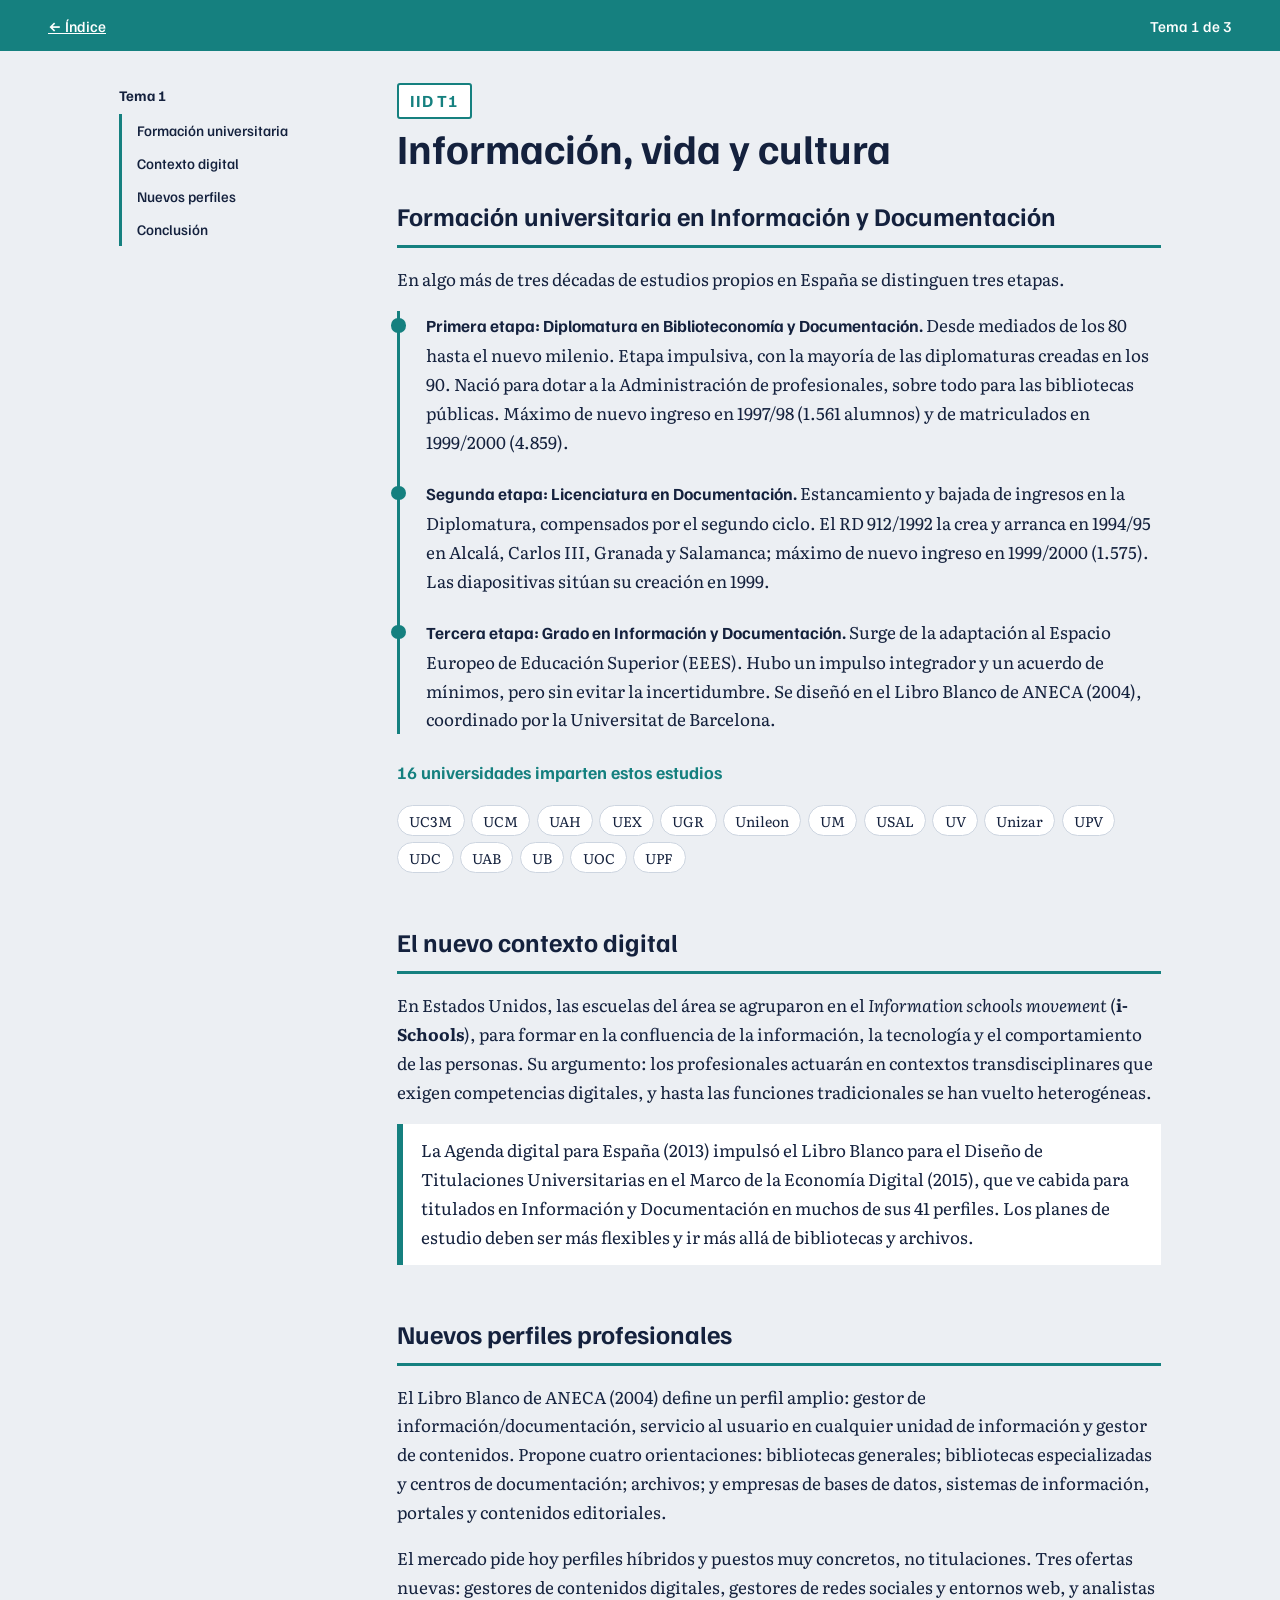
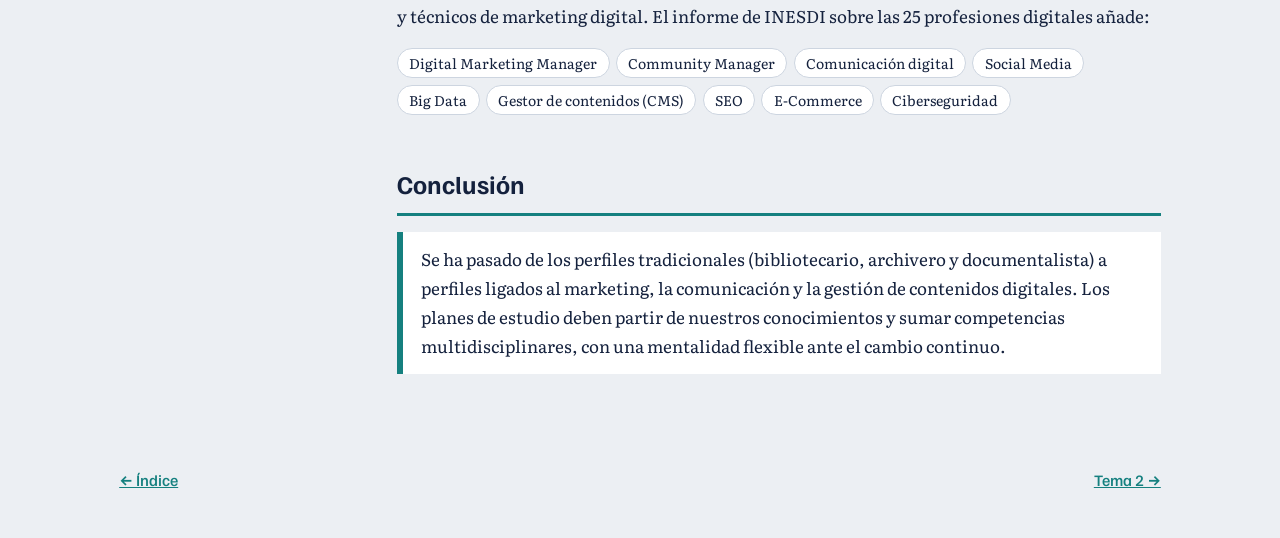
==== tema1.html @ 0279cf3b "creacion pagina" ====
<!doctype html><html lang="es"><head><meta charset="utf-8"><meta name="viewport" content="width=device-width,initial-scale=1"><link rel="preconnect" href="https://fonts.googleapis.com"><link href="https://fonts.googleapis.com/css2?family=Familjen+Grotesk:wght@500;700&family=Literata:ital,wght@0,400;0,600;1,400&display=swap" rel="stylesheet"><link rel="stylesheet" href="estilos.css"><title>Tema 1 · Información, vida y cultura</title></head><body style="--c:var(--t1)">
<div class="top"><a href="index.html">← Índice</a><span>Tema 1 de 3</span></div>
<div class="wrap"><nav class="cuadro" aria-label="Secciones"><b>Tema 1</b><ul><li><a href="#formacion">Formación universitaria</a></li><li><a href="#digital">Contexto digital</a></li><li><a href="#perfiles">Nuevos perfiles</a></li><li><a href="#conclusion">Conclusión</a></li></ul></nav>
<article><span class="tejuelo">IID T1</span><h1>Información, vida y cultura</h1>
<section id="formacion"><h2>Formación universitaria en Información y Documentación</h2>
<p>En algo más de tres décadas de estudios propios en España se distinguen tres etapas.</p>
<ol class="etapas">
<li><b>Primera etapa: Diplomatura en Biblioteconomía y Documentación.</b> Desde mediados de los 80 hasta el nuevo milenio. Etapa impulsiva, con la mayoría de las diplomaturas creadas en los 90. Nació para dotar a la Administración de profesionales, sobre todo para las bibliotecas públicas. Máximo de nuevo ingreso en 1997/98 (1.561 alumnos) y de matriculados en 1999/2000 (4.859).</li>
<li><b>Segunda etapa: Licenciatura en Documentación.</b> Estancamiento y bajada de ingresos en la Diplomatura, compensados por el segundo ciclo. El RD 912/1992 la crea y arranca en 1994/95 en Alcalá, Carlos III, Granada y Salamanca; máximo de nuevo ingreso en 1999/2000 (1.575). Las diapositivas sitúan su creación en 1999.</li>
<li><b>Tercera etapa: Grado en Información y Documentación.</b> Surge de la adaptación al Espacio Europeo de Educación Superior (EEES). Hubo un impulso integrador y un acuerdo de mínimos, pero sin evitar la incertidumbre. Se diseñó en el Libro Blanco de ANECA (2004), coordinado por la Universitat de Barcelona.</li></ol>
<h3>16 universidades imparten estos estudios</h3>
<ul class="chips"><li>UC3M</li><li>UCM</li><li>UAH</li><li>UEX</li><li>UGR</li><li>Unileon</li><li>UM</li><li>USAL</li><li>UV</li><li>Unizar</li><li>UPV</li><li>UDC</li><li>UAB</li><li>UB</li><li>UOC</li><li>UPF</li></ul></section>
<section id="digital"><h2>El nuevo contexto digital</h2>
<p>En Estados Unidos, las escuelas del área se agruparon en el <i>Information schools movement</i> (<b>i-Schools</b>), para formar en la confluencia de la información, la tecnología y el comportamiento de las personas. Su argumento: los profesionales actuarán en contextos transdisciplinares que exigen competencias digitales, y hasta las funciones tradicionales se han vuelto heterogéneas.</p>
<div class="nota">La Agenda digital para España (2013) impulsó el Libro Blanco para el Diseño de Titulaciones Universitarias en el Marco de la Economía Digital (2015), que ve cabida para titulados en Información y Documentación en muchos de sus 41 perfiles. Los planes de estudio deben ser más flexibles y ir más allá de bibliotecas y archivos.</div></section>
<section id="perfiles"><h2>Nuevos perfiles profesionales</h2>
<p>El Libro Blanco de ANECA (2004) define un perfil amplio: gestor de información/documentación, servicio al usuario en cualquier unidad de información y gestor de contenidos. Propone cuatro orientaciones: bibliotecas generales; bibliotecas especializadas y centros de documentación; archivos; y empresas de bases de datos, sistemas de información, portales y contenidos editoriales.</p>
<p>El mercado pide hoy perfiles híbridos y puestos muy concretos, no titulaciones. Tres ofertas nuevas: gestores de contenidos digitales, gestores de redes sociales y entornos web, y analistas y técnicos de marketing digital. El informe de INESDI sobre las 25 profesiones digitales añade:</p>
<ul class="chips"><li>Digital Marketing Manager</li><li>Community Manager</li><li>Comunicación digital</li><li>Social Media</li><li>Big Data</li><li>Gestor de contenidos (CMS)</li><li>SEO</li><li>E-Commerce</li><li>Ciberseguridad</li></ul></section>
<section id="conclusion"><h2>Conclusión</h2>
<div class="nota">Se ha pasado de los perfiles tradicionales (bibliotecario, archivero y documentalista) a perfiles ligados al marketing, la comunicación y la gestión de contenidos digitales. Los planes de estudio deben partir de nuestros conocimientos y sumar competencias multidisciplinares, con una mentalidad flexible ante el cambio continuo.</div></section>
</article></div>
<div class="pie"><a href="index.html">← Índice</a><a href="tema2.html">Tema 2 →</a></div></body></html>
---- estilos.css ----
:root{--paper:#ECEFF3;--ink:#14213D;--mute:#56627a;--line:#cdd5e0;--t1:#15807F;--t2:#B07800;--t3:#B23A5B;--c:var(--ink)}
*{box-sizing:border-box}
body{margin:0;background:var(--paper);color:var(--ink);font:17px/1.7 Literata,Georgia,serif}
h1,h2,h3,nav,th,.tejuelo,.sans{font-family:"Familjen Grotesk","Segoe UI",system-ui,sans-serif}
a{color:var(--c)}
:focus-visible{outline:3px solid var(--c);outline-offset:2px}
.top{background:var(--c);color:#fff;padding:1rem clamp(1rem,4vw,3rem);display:flex;justify-content:space-between;gap:1rem;flex-wrap:wrap;font:500 .95rem "Familjen Grotesk",sans-serif}
.top a{color:#fff}
.hero{max-width:1080px;margin:0 auto;padding:3rem 1.2rem 1.5rem}
.hero h1{font-size:clamp(2rem,6vw,3.6rem);line-height:1.05;margin:.3rem 0 1rem;max-width:16ch}
.hero p{max-width:60ch;color:var(--mute)}
.tejuelo{display:inline-block;background:#fff;border:2px solid var(--c);color:var(--c);padding:.1rem .7rem;font-weight:700;letter-spacing:.04em;border-radius:3px}
.cajon{max-width:1080px;margin:0 auto;padding:1rem 1.2rem 3rem;display:grid;gap:1rem}
.carpeta{display:grid;grid-template-columns:150px 1fr;background:#fff;border:1px solid var(--line);text-decoration:none;color:var(--ink);transition:transform .15s}
.carpeta:hover{transform:translateX(8px)}
.lomo{background:var(--c);color:#fff;display:grid;place-items:center;font:700 3rem "Familjen Grotesk",sans-serif}
.carpeta div+div,.carpeta>div:last-child{padding:1.2rem 1.5rem}
.carpeta h2{margin:0 0 .3rem;font-size:1.5rem;color:var(--c)}
.carpeta p{margin:.2rem 0;color:var(--mute);font-size:.95rem;line-height:1.5}
.fuentes{max-width:1080px;margin:0 auto;padding:0 1.2rem 3rem;color:var(--mute);font-size:.9rem}
.wrap{display:grid;grid-template-columns:230px minmax(0,1fr);gap:3rem;max-width:1080px;margin:0 auto;padding:2rem 1.2rem}
nav.cuadro{position:sticky;top:1rem;align-self:start;font-size:.92rem;font-weight:500}
nav.cuadro b{display:block;margin-bottom:.4rem}
nav ul{list-style:none;margin:0;padding:0 0 0 .9rem;border-left:3px solid var(--c)}
nav a{display:block;padding:.25rem 0;color:var(--ink);text-decoration:none}
nav a:hover{color:var(--c)}
article h1{font-size:clamp(1.8rem,4vw,2.6rem);line-height:1.1;margin:.4rem 0 1.5rem}
article section{margin-bottom:3rem}
h2{font-size:1.6rem;margin:0 0 1rem;padding-bottom:.4rem;border-bottom:3px solid var(--c)}
h3{font-size:1.1rem;margin:1.5rem 0 .3rem;color:var(--c)}
.nota{background:#fff;border-left:6px solid var(--c);padding:.8rem 1.1rem;margin:1rem 0}
.etapas{list-style:none;margin:1rem 0;padding:0 0 0 1.6rem;border-left:3px solid var(--c)}
.etapas li{position:relative;margin-bottom:1.4rem}
.etapas li::before{content:"";position:absolute;left:-2.15rem;top:.45rem;width:.9rem;height:.9rem;border-radius:50%;background:var(--c)}
.etapas b{font-family:"Familjen Grotesk",sans-serif}
.chips{display:flex;flex-wrap:wrap;gap:.4rem;padding:0;list-style:none}
.chips li{background:#fff;border:1px solid var(--line);padding:.15rem .7rem;border-radius:99px;font-size:.88rem}
table{border-collapse:collapse;width:100%;background:#fff;font-size:.93rem;line-height:1.5}
th,td{border:1px solid var(--line);padding:.55rem .7rem;text-align:left;vertical-align:top}
th{background:var(--c);color:#fff}
.tabla{overflow-x:auto}
.flow{display:grid;grid-template-columns:1fr 1fr 1fr;gap:2.2rem;margin:1.2rem 0}
.flow>div{background:#fff;border:2px solid var(--c);padding:.9rem 1rem;position:relative;font-size:.92rem;line-height:1.5}
.flow>div:not(:last-child)::after{content:"▶";position:absolute;right:-1.7rem;top:50%;transform:translateY(-50%);color:var(--c)}
.flow h3{margin:0 0 .4rem}
.flow ul{margin:0;padding-left:1.1rem}
.arbol div{background:#fff;border:1px solid var(--line);border-left:6px solid var(--c);padding:.4rem .8rem;margin:.3rem 0;font-family:"Familjen Grotesk",sans-serif}
.pie{display:flex;justify-content:space-between;max-width:1080px;margin:0 auto;padding:1rem 1.2rem 3rem;font:500 1rem "Familjen Grotesk",sans-serif}
@media(max-width:800px){.wrap{grid-template-columns:1fr;gap:1rem}nav.cuadro{position:static}.carpeta{grid-template-columns:80px 1fr}.lomo{font-size:2rem}.flow{grid-template-columns:1fr}.flow>div:not(:last-child)::after{content:"▼";right:50%;top:auto;bottom:-1.8rem;transform:translateX(50%)}}
@media(prefers-reduced-motion:reduce){.carpeta{transition:none}}
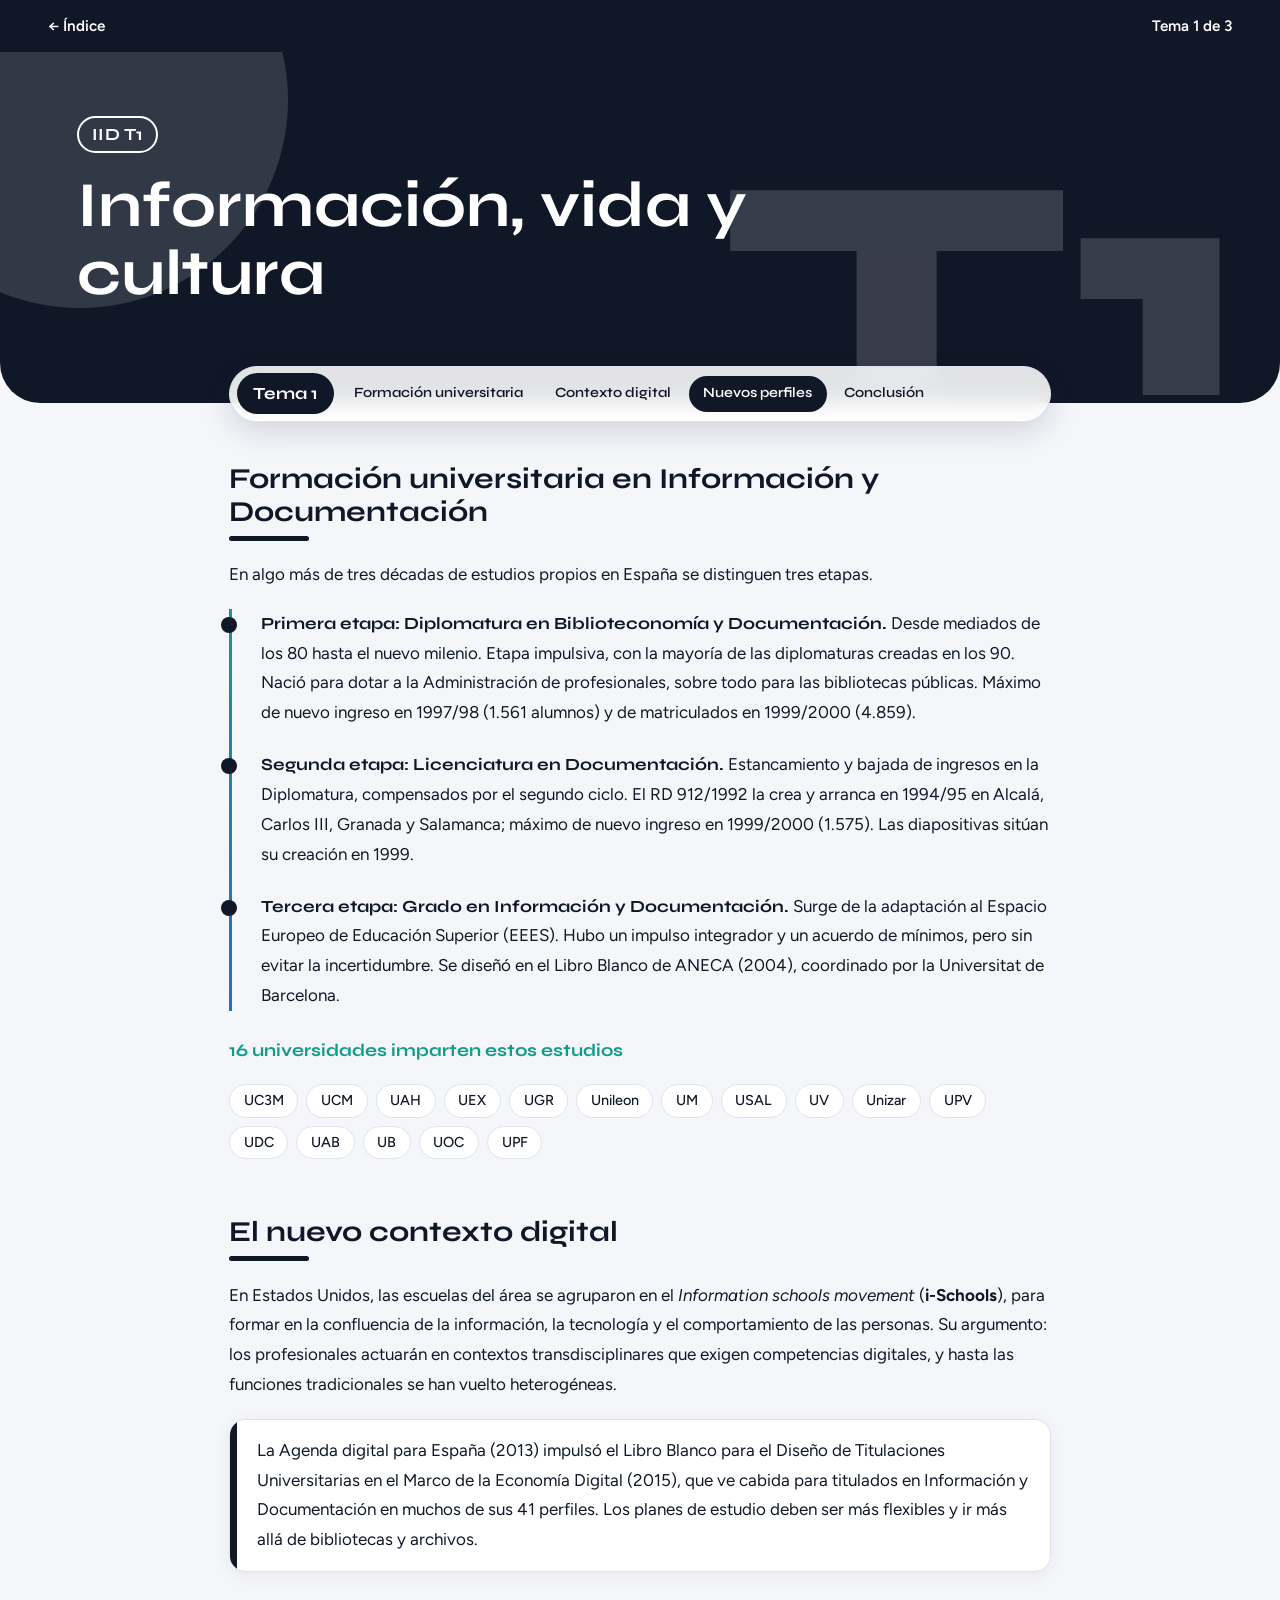
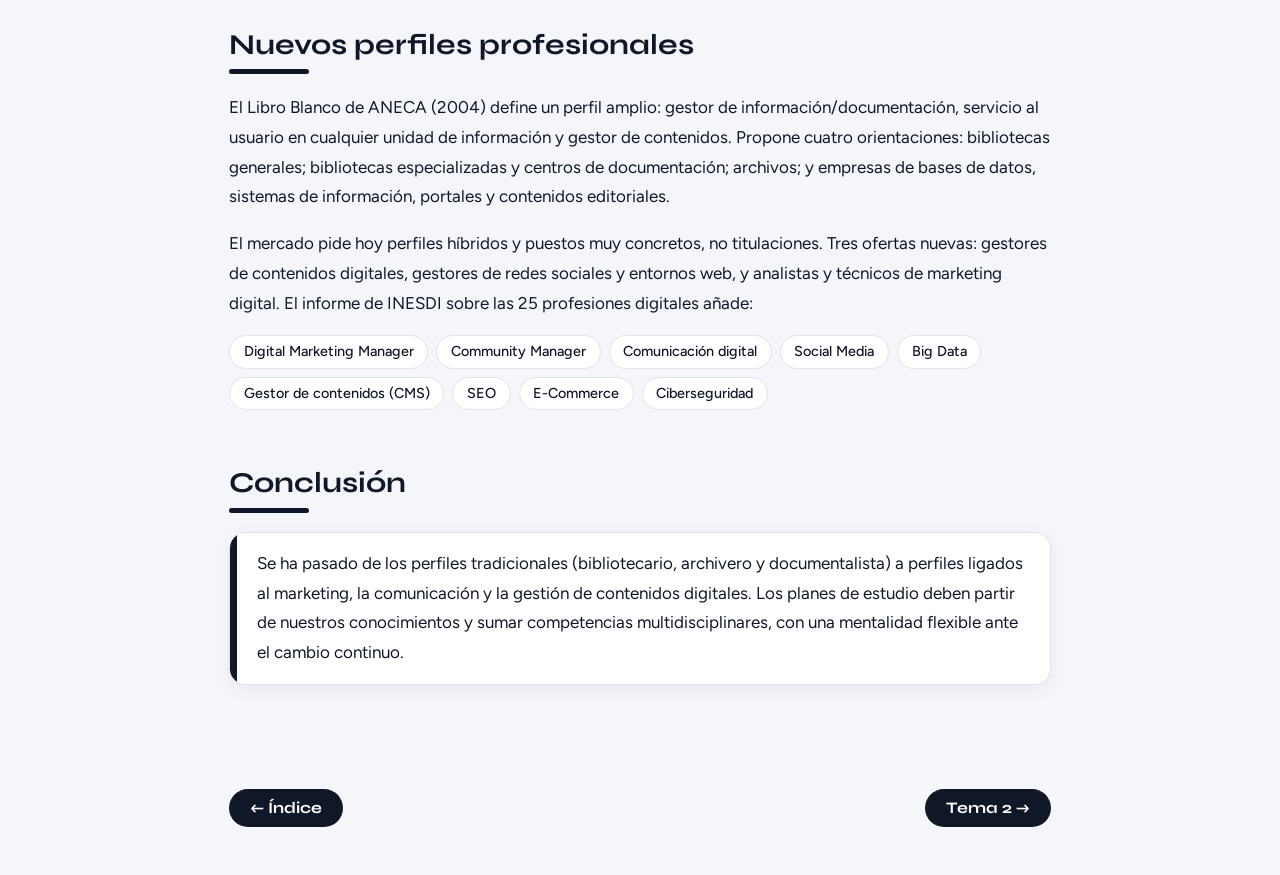
==== commit 78372108: "cambia" ====
--- a/tema1.html
+++ b/tema1.html
@@ -1,7 +1,7 @@
-<!doctype html><html lang="es"><head><meta charset="utf-8"><meta name="viewport" content="width=device-width,initial-scale=1"><link rel="preconnect" href="https://fonts.googleapis.com"><link href="https://fonts.googleapis.com/css2?family=Familjen+Grotesk:wght@500;700&family=Literata:ital,wght@0,400;0,600;1,400&display=swap" rel="stylesheet"><link rel="stylesheet" href="estilos.css"><title>Tema 1 · Información, vida y cultura</title></head><body style="--c:var(--t1)">
+<!doctype html><html lang="es"><head><meta charset="utf-8"><meta name="viewport" content="width=device-width,initial-scale=1"><link rel="preconnect" href="https://fonts.googleapis.com"><link href="https://fonts.googleapis.com/css2?family=Figtree:wght@400;500;600&amp;family=Syne:wght@600;700;800&amp;display=swap" rel="stylesheet"><link rel="stylesheet" href="estilos.css"><title>Tema 1 · Información, vida y cultura</title><script src="app.js" defer></script></head><body style="--c:var(--t1);--c2:var(--u1)">
 <div class="top"><a href="index.html">← Índice</a><span>Tema 1 de 3</span></div>
-<div class="wrap"><nav class="cuadro" aria-label="Secciones"><b>Tema 1</b><ul><li><a href="#formacion">Formación universitaria</a></li><li><a href="#digital">Contexto digital</a></li><li><a href="#perfiles">Nuevos perfiles</a></li><li><a href="#conclusion">Conclusión</a></li></ul></nav>
-<article><span class="tejuelo">IID T1</span><h1>Información, vida y cultura</h1>
+<header class="portada"><div class="marca" aria-hidden="true">T1</div><span class="tejuelo">IID T1</span><h1>Información, vida y cultura</h1></header><div class="wrap"><nav class="cuadro" aria-label="Secciones"><b>Tema 1</b><ul><li><a href="#formacion">Formación universitaria</a></li><li><a href="#digital">Contexto digital</a></li><li><a href="#perfiles">Nuevos perfiles</a></li><li><a href="#conclusion">Conclusión</a></li></ul></nav>
+<article>
 <section id="formacion"><h2>Formación universitaria en Información y Documentación</h2>
 <p>En algo más de tres décadas de estudios propios en España se distinguen tres etapas.</p>
 <ol class="etapas">
--- a/estilos.css
+++ b/estilos.css
@@ -1,50 +1,79 @@
-:root{--paper:#ECEFF3;--ink:#14213D;--mute:#56627a;--line:#cdd5e0;--t1:#15807F;--t2:#B07800;--t3:#B23A5B;--c:var(--ink)}
+:root{--bg:#F5F6FA;--ink:#101828;--mute:#5B6478;--line:#dfe3ec;--t1:#0F9D8A;--u1:#1D6FD8;--t2:#D97706;--u2:#DC2626;--t3:#C026D3;--u3:#4F46E5;--c:var(--ink);--c2:var(--ink);--g:linear-gradient(135deg,var(--c),var(--c2))}
 *{box-sizing:border-box}
-body{margin:0;background:var(--paper);color:var(--ink);font:17px/1.7 Literata,Georgia,serif}
-h1,h2,h3,nav,th,.tejuelo,.sans{font-family:"Familjen Grotesk","Segoe UI",system-ui,sans-serif}
+html{scroll-behavior:smooth;scroll-padding-top:5rem}
+body{margin:0;background:var(--bg);color:var(--ink);font:17px/1.75 Figtree,system-ui,sans-serif}
+h1,h2,h3,nav,.tejuelo,.lomo{font-family:Syne,"Segoe UI",system-ui,sans-serif}
 a{color:var(--c)}
 :focus-visible{outline:3px solid var(--c);outline-offset:2px}
-.top{background:var(--c);color:#fff;padding:1rem clamp(1rem,4vw,3rem);display:flex;justify-content:space-between;gap:1rem;flex-wrap:wrap;font:500 .95rem "Familjen Grotesk",sans-serif}
-.top a{color:#fff}
-.hero{max-width:1080px;margin:0 auto;padding:3rem 1.2rem 1.5rem}
-.hero h1{font-size:clamp(2rem,6vw,3.6rem);line-height:1.05;margin:.3rem 0 1rem;max-width:16ch}
-.hero p{max-width:60ch;color:var(--mute)}
-.tejuelo{display:inline-block;background:#fff;border:2px solid var(--c);color:var(--c);padding:.1rem .7rem;font-weight:700;letter-spacing:.04em;border-radius:3px}
-.cajon{max-width:1080px;margin:0 auto;padding:1rem 1.2rem 3rem;display:grid;gap:1rem}
-.carpeta{display:grid;grid-template-columns:150px 1fr;background:#fff;border:1px solid var(--line);text-decoration:none;color:var(--ink);transition:transform .15s}
-.carpeta:hover{transform:translateX(8px)}
-.lomo{background:var(--c);color:#fff;display:grid;place-items:center;font:700 3rem "Familjen Grotesk",sans-serif}
-.carpeta div+div,.carpeta>div:last-child{padding:1.2rem 1.5rem}
-.carpeta h2{margin:0 0 .3rem;font-size:1.5rem;color:var(--c)}
-.carpeta p{margin:.2rem 0;color:var(--mute);font-size:.95rem;line-height:1.5}
+.prog{position:fixed;top:0;left:0;height:4px;width:0;background:var(--g);z-index:50}
+.top{background:var(--ink);color:#fff;padding:.8rem clamp(1rem,4vw,3rem);display:flex;justify-content:space-between;font-weight:600;font-size:.95rem}
+.top a{color:#fff;text-decoration:none}
+.top a:hover{text-decoration:underline}
+.tejuelo{display:inline-block;border:2px solid currentColor;padding:.1rem .8rem;font-weight:700;border-radius:99px;letter-spacing:.03em}
+.portada{background:var(--g);color:#fff;position:relative;overflow:hidden;padding:4rem clamp(1rem,6vw,5rem) 6rem;border-radius:0 0 2.5rem 2.5rem}
+.portada .marca{position:absolute;right:3%;bottom:-3rem;font:800 clamp(9rem,28vw,20rem)/1 Syne,sans-serif;opacity:.16;animation:flota 7s ease-in-out infinite alternate;user-select:none}
+.portada::before{content:"";position:absolute;width:26rem;height:26rem;left:-8rem;top:-10rem;border-radius:50%;background:rgba(255,255,255,.14);animation:flota 9s ease-in-out infinite alternate-reverse}
+.portada>*{position:relative}
+.portada .tejuelo{animation:sube .7s both}
+.portada h1{font-size:clamp(2rem,6vw,4rem);line-height:1.05;max-width:17ch;margin:1.2rem 0 0;animation:sube .8s .15s both}
+.wrap{max-width:860px;margin:0 auto;padding:0 1.2rem 2rem}
+nav.cuadro{position:sticky;top:.8rem;z-index:40;margin:-2.3rem 0 2.5rem;background:rgba(255,255,255,.88);backdrop-filter:blur(10px);border:1px solid var(--line);border-radius:99px;padding:.4rem;box-shadow:0 10px 30px rgba(16,24,40,.14);display:flex;align-items:center;gap:.4rem;overflow-x:auto;animation:sube .8s .4s both}
+nav.cuadro b{background:var(--g);color:#fff;padding:.35rem 1rem;border-radius:99px;white-space:nowrap}
+nav ul{display:flex;gap:.2rem;list-style:none;margin:0;padding:0}
+nav a{display:block;padding:.35rem .9rem;border-radius:99px;white-space:nowrap;color:var(--ink);text-decoration:none;font-weight:600;font-size:.88rem;transition:background .25s,color .25s}
+nav a:hover{background:#eceff6}
+nav a.on{background:var(--ink);color:#fff}
+.rv{opacity:0;transform:translateY(28px);transition:opacity .7s,transform .7s}
+.rv.in{opacity:1;transform:none}
+article section{margin-bottom:3.5rem}
+h2{font-size:1.8rem;line-height:1.15;margin:0 0 1.2rem}
+h2::after{content:"";display:block;height:5px;width:0;background:var(--g);border-radius:5px;margin-top:.5rem;transition:width .9s .3s}
+.in h2::after{width:80px}
+h3{font-size:1.1rem;margin:1.6rem 0 .4rem;color:var(--c)}
+.nota{background:#fff;border:1px solid var(--line);border-radius:16px;padding:1rem 1.3rem 1rem 1.7rem;margin:1.2rem 0;position:relative;overflow:hidden;box-shadow:0 4px 18px rgba(16,24,40,.06)}
+.nota::before{content:"";position:absolute;left:0;top:0;bottom:0;width:7px;background:var(--g)}
+.etapas{list-style:none;margin:1.2rem 0;padding:0 0 0 1.8rem;border-left:3px solid transparent;border-image:linear-gradient(var(--c),var(--c2)) 1}
+.etapas li{position:relative;margin-bottom:1.4rem}
+.etapas li::before{content:"";position:absolute;left:-2.5rem;top:.5rem;width:1rem;height:1rem;border-radius:50%;background:var(--g);box-shadow:0 0 0 0 var(--c);animation:pulso 2.4s infinite}
+.etapas b{font-family:Syne,sans-serif}
+.chips{display:flex;flex-wrap:wrap;gap:.5rem;padding:0;list-style:none}
+.chips li{background:#fff;border:1px solid var(--line);padding:.2rem .85rem;border-radius:99px;font-size:.9rem;font-weight:500;transition:transform .2s,background .2s,color .2s}
+.chips li:hover{transform:translateY(-4px) rotate(-2deg);background:var(--c);color:#fff;border-color:var(--c)}
+.tabla{overflow-x:auto;border-radius:16px;border:1px solid var(--line);box-shadow:0 4px 18px rgba(16,24,40,.06);background:#fff}
+table{border-collapse:collapse;width:100%;font-size:.93rem;line-height:1.5}
+th,td{padding:.7rem .9rem;text-align:left;vertical-align:top;border-bottom:1px solid var(--line)}
+th{background:var(--g);color:#fff;font-family:Syne,sans-serif}
+tr:last-child td{border-bottom:0}
+tbody tr:hover td,tr:hover td{background:#f4f6fb}
+.flow{display:grid;grid-template-columns:repeat(3,1fr);gap:2.4rem;margin:1.4rem 0}
+.flow>div{background:#fff;border-radius:16px;padding:1rem 1.1rem;position:relative;font-size:.92rem;line-height:1.5;box-shadow:0 6px 22px rgba(16,24,40,.09);border-top:5px solid var(--c);transition:transform .25s}
+.flow>div:hover{transform:translateY(-6px)}
+.flow>div:not(:last-child)::after{content:"▶";position:absolute;right:-1.7rem;top:50%;color:var(--c);animation:empuja 1.4s ease-in-out infinite}
+.flow h3{margin:0 0 .4rem}.flow ul{margin:0;padding-left:1.1rem}
+.arbol div{background:#fff;border-radius:12px;padding:.5rem 1rem;margin:.4rem 0;font-family:Syne,sans-serif;font-weight:600;box-shadow:inset 6px 0 0 var(--c),0 3px 12px rgba(16,24,40,.06);transition:transform .2s}
+.arbol div:hover{transform:translateX(10px)}
+.pie{display:flex;justify-content:space-between;max-width:860px;margin:0 auto;padding:1rem 1.2rem 3rem;gap:1rem}
+.pie a{background:var(--g);color:#fff;text-decoration:none;padding:.6rem 1.3rem;border-radius:99px;font:700 1rem Syne,sans-serif;transition:transform .2s,box-shadow .2s}
+.pie a:hover{transform:translateY(-3px);box-shadow:0 10px 24px rgba(16,24,40,.25)}
+/* índice */
+.hero{background:linear-gradient(120deg,#0F9D8A,#1D6FD8,#C026D3,#DC2626,#0F9D8A);background-size:300% 300%;animation:mezcla 14s ease infinite;color:#fff;padding:5rem clamp(1rem,6vw,5rem) 7rem;border-radius:0 0 3rem 3rem}
+.hero h1{font-size:clamp(2.2rem,7vw,4.6rem);line-height:1.02;max-width:15ch;margin:1.2rem 0;animation:sube .9s .15s both}
+.hero p{max-width:52ch;font-size:1.1rem;animation:sube .9s .35s both}
+.hero .tejuelo{animation:sube .7s both}
+.cajon{max-width:1080px;margin:-4rem auto 0;padding:0 1.2rem 3rem;display:grid;grid-template-columns:repeat(auto-fit,minmax(270px,1fr));gap:1.4rem}
+.carpeta{display:block;position:relative;overflow:hidden;background:var(--g);color:#fff;text-decoration:none;border-radius:24px;padding:2rem 1.6rem 1.6rem;min-height:340px;box-shadow:0 18px 40px rgba(16,24,40,.22);transition:transform .35s,box-shadow .35s;animation:sube .8s both}
+.carpeta:nth-child(1){animation-delay:.5s}.carpeta:nth-child(2){animation-delay:.65s}.carpeta:nth-child(3){animation-delay:.8s}
+.carpeta:hover{transform:translateY(-12px) rotate(-1deg);box-shadow:0 30px 55px rgba(16,24,40,.32)}
+.lomo{position:absolute;right:-.5rem;bottom:-2.5rem;font-size:11rem;font-weight:800;line-height:1;opacity:.2;transition:transform .5s}
+.carpeta:hover .lomo{transform:scale(1.15) rotate(-6deg)}
+.carpeta h2{color:#fff;font-size:1.5rem;position:relative}.carpeta h2::after{display:none}
+.carpeta p{position:relative;font-size:.95rem;line-height:1.5;margin:.6rem 0}
+.carpeta .ir{position:relative;display:inline-block;margin-top:.6rem;font:700 1rem Syne,sans-serif;border-bottom:2px solid #fff}
 .fuentes{max-width:1080px;margin:0 auto;padding:0 1.2rem 3rem;color:var(--mute);font-size:.9rem}
-.wrap{display:grid;grid-template-columns:230px minmax(0,1fr);gap:3rem;max-width:1080px;margin:0 auto;padding:2rem 1.2rem}
-nav.cuadro{position:sticky;top:1rem;align-self:start;font-size:.92rem;font-weight:500}
-nav.cuadro b{display:block;margin-bottom:.4rem}
-nav ul{list-style:none;margin:0;padding:0 0 0 .9rem;border-left:3px solid var(--c)}
-nav a{display:block;padding:.25rem 0;color:var(--ink);text-decoration:none}
-nav a:hover{color:var(--c)}
-article h1{font-size:clamp(1.8rem,4vw,2.6rem);line-height:1.1;margin:.4rem 0 1.5rem}
-article section{margin-bottom:3rem}
-h2{font-size:1.6rem;margin:0 0 1rem;padding-bottom:.4rem;border-bottom:3px solid var(--c)}
-h3{font-size:1.1rem;margin:1.5rem 0 .3rem;color:var(--c)}
-.nota{background:#fff;border-left:6px solid var(--c);padding:.8rem 1.1rem;margin:1rem 0}
-.etapas{list-style:none;margin:1rem 0;padding:0 0 0 1.6rem;border-left:3px solid var(--c)}
-.etapas li{position:relative;margin-bottom:1.4rem}
-.etapas li::before{content:"";position:absolute;left:-2.15rem;top:.45rem;width:.9rem;height:.9rem;border-radius:50%;background:var(--c)}
-.etapas b{font-family:"Familjen Grotesk",sans-serif}
-.chips{display:flex;flex-wrap:wrap;gap:.4rem;padding:0;list-style:none}
-.chips li{background:#fff;border:1px solid var(--line);padding:.15rem .7rem;border-radius:99px;font-size:.88rem}
-table{border-collapse:collapse;width:100%;background:#fff;font-size:.93rem;line-height:1.5}
-th,td{border:1px solid var(--line);padding:.55rem .7rem;text-align:left;vertical-align:top}
-th{background:var(--c);color:#fff}
-.tabla{overflow-x:auto}
-.flow{display:grid;grid-template-columns:1fr 1fr 1fr;gap:2.2rem;margin:1.2rem 0}
-.flow>div{background:#fff;border:2px solid var(--c);padding:.9rem 1rem;position:relative;font-size:.92rem;line-height:1.5}
-.flow>div:not(:last-child)::after{content:"▶";position:absolute;right:-1.7rem;top:50%;transform:translateY(-50%);color:var(--c)}
-.flow h3{margin:0 0 .4rem}
-.flow ul{margin:0;padding-left:1.1rem}
-.arbol div{background:#fff;border:1px solid var(--line);border-left:6px solid var(--c);padding:.4rem .8rem;margin:.3rem 0;font-family:"Familjen Grotesk",sans-serif}
-.pie{display:flex;justify-content:space-between;max-width:1080px;margin:0 auto;padding:1rem 1.2rem 3rem;font:500 1rem "Familjen Grotesk",sans-serif}
-@media(max-width:800px){.wrap{grid-template-columns:1fr;gap:1rem}nav.cuadro{position:static}.carpeta{grid-template-columns:80px 1fr}.lomo{font-size:2rem}.flow{grid-template-columns:1fr}.flow>div:not(:last-child)::after{content:"▼";right:50%;top:auto;bottom:-1.8rem;transform:translateX(50%)}}
-@media(prefers-reduced-motion:reduce){.carpeta{transition:none}}
+@keyframes sube{from{opacity:0;transform:translateY(30px)}to{opacity:1;transform:none}}
+@keyframes flota{from{transform:translateY(0) rotate(0)}to{transform:translateY(-22px) rotate(4deg)}}
+@keyframes pulso{70%{box-shadow:0 0 0 12px transparent}100%{box-shadow:0 0 0 0 transparent}}
+@keyframes empuja{50%{transform:translateX(6px)}}
+@keyframes mezcla{50%{background-position:100% 50%}}
+@media(max-width:800px){.flow{grid-template-columns:1fr}.flow>div:not(:last-child)::after{content:"▼";right:50%;top:auto;bottom:-1.9rem}}
+@media(prefers-reduced-motion:reduce){*,*::before,*::after{animation:none!important;transition:none!important}.rv{opacity:1;transform:none}.in h2::after,h2::after{width:80px}}
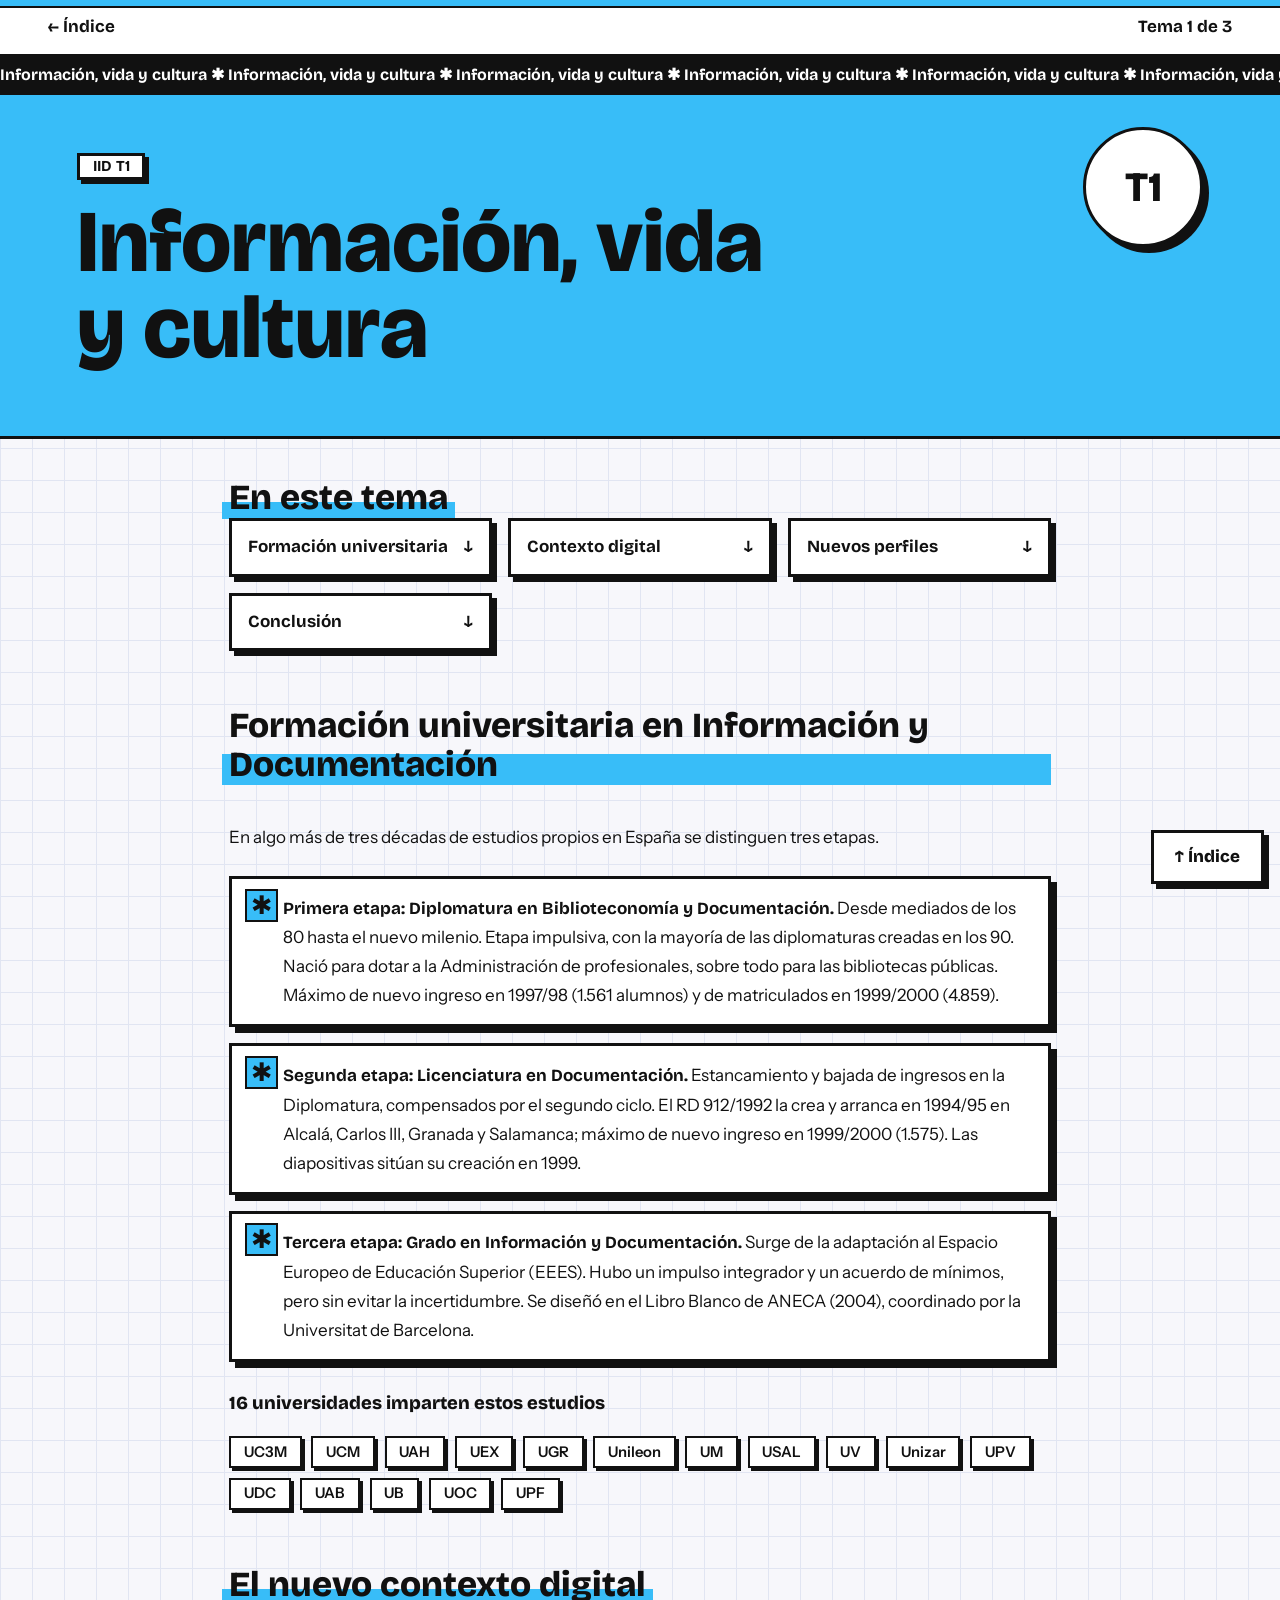
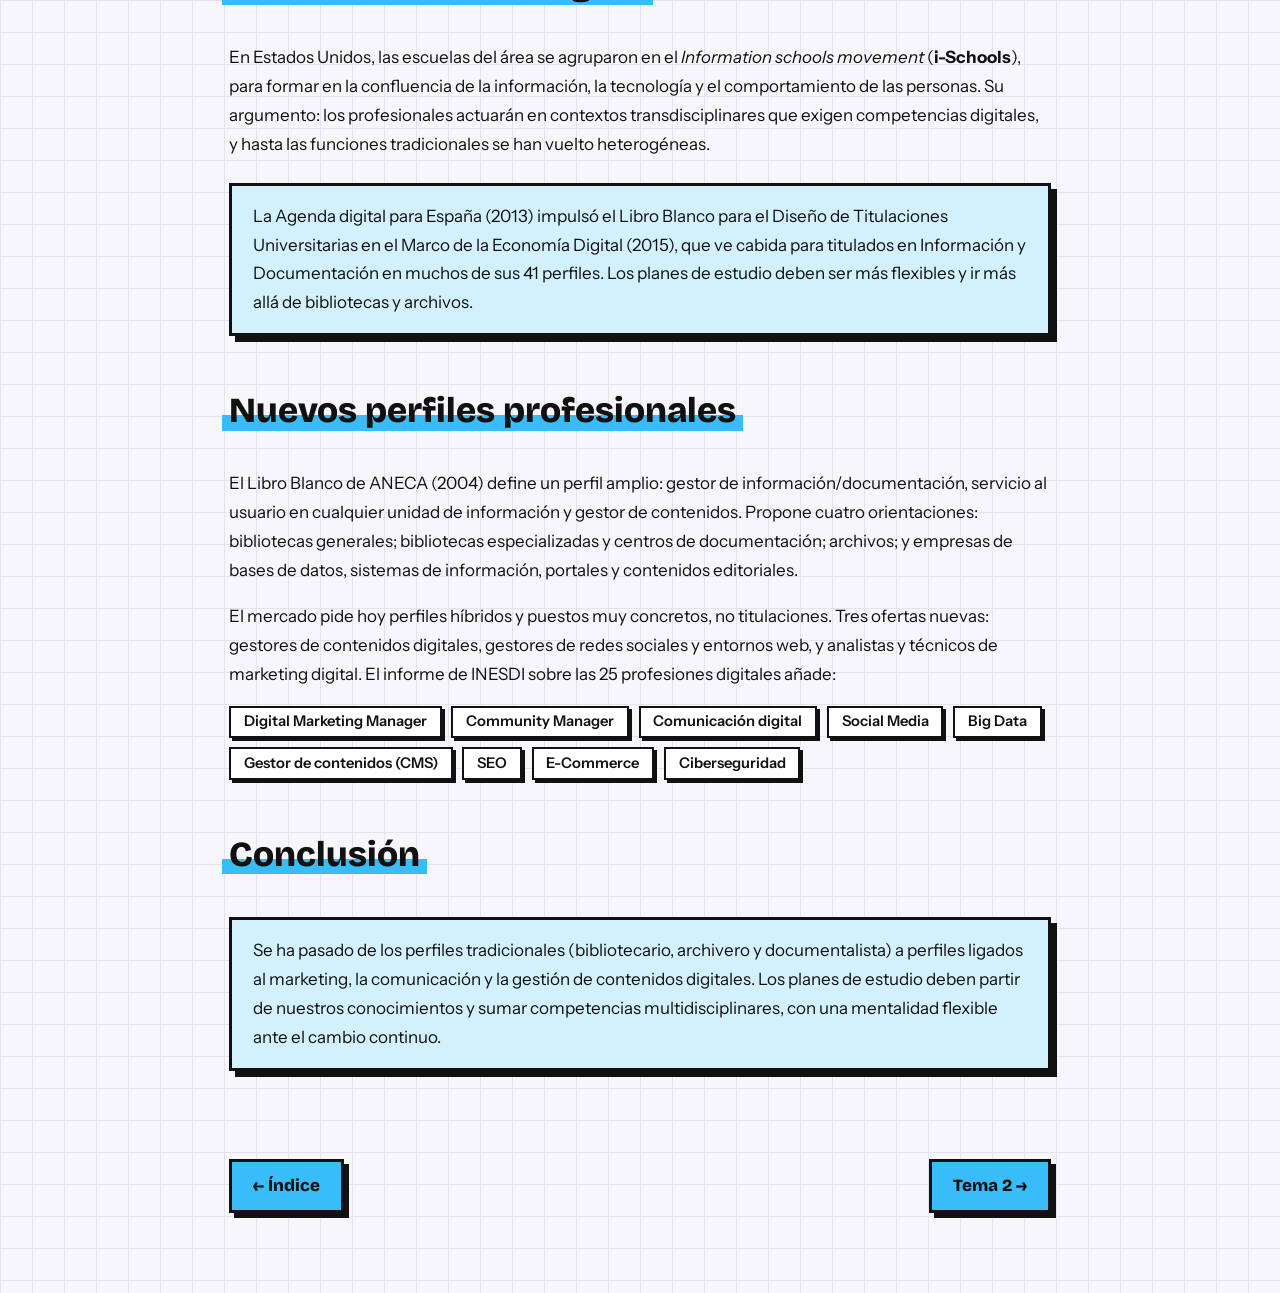
==== commit b53f0573: "cambia" ====
--- a/tema1.html
+++ b/tema1.html
@@ -1,7 +1,90 @@
-<!doctype html><html lang="es"><head><meta charset="utf-8"><meta name="viewport" content="width=device-width,initial-scale=1"><link rel="preconnect" href="https://fonts.googleapis.com"><link href="https://fonts.googleapis.com/css2?family=Figtree:wght@400;500;600&amp;family=Syne:wght@600;700;800&amp;display=swap" rel="stylesheet"><link rel="stylesheet" href="estilos.css"><title>Tema 1 · Información, vida y cultura</title><script src="app.js" defer></script></head><body style="--c:var(--t1);--c2:var(--u1)">
-<div class="top"><a href="index.html">← Índice</a><span>Tema 1 de 3</span></div>
-<header class="portada"><div class="marca" aria-hidden="true">T1</div><span class="tejuelo">IID T1</span><h1>Información, vida y cultura</h1></header><div class="wrap"><nav class="cuadro" aria-label="Secciones"><b>Tema 1</b><ul><li><a href="#formacion">Formación universitaria</a></li><li><a href="#digital">Contexto digital</a></li><li><a href="#perfiles">Nuevos perfiles</a></li><li><a href="#conclusion">Conclusión</a></li></ul></nav>
-<article>
+<!doctype html><html lang="es"><head><meta charset="utf-8"><meta name="viewport" content="width=device-width,initial-scale=1"><link rel="preconnect" href="https://fonts.googleapis.com"><link href="https://fonts.googleapis.com/css2?family=Bricolage+Grotesque:wght@700;800&family=Instrument+Sans:wght@400;500;600&display=swap" rel="stylesheet"><style>
+:root{--ink:#111;--c:#38BDF8;--soft:color-mix(in srgb,var(--c) 22%,#fff)}
+*{box-sizing:border-box}
+html{scroll-behavior:smooth;scroll-padding-top:1rem}
+body{margin:0;color:var(--ink);font:17px/1.7 "Instrument Sans",system-ui,sans-serif;background-color:#F7F7FB;background-image:linear-gradient(#e1e5f2 1px,transparent 1px),linear-gradient(90deg,#e1e5f2 1px,transparent 1px);background-size:32px 32px}
+h1,h2,h3,.sticker,.btn,.indice a,.cab{font-family:"Bricolage Grotesque","Arial Black",system-ui,sans-serif}
+a{color:inherit}
+:focus-visible{outline:4px solid var(--ink);outline-offset:3px}
+.cab{display:flex;justify-content:space-between;padding:.8rem clamp(1rem,4vw,3rem);background:#fff;border-bottom:3px solid var(--ink);font-weight:700}
+.cab a{text-decoration:none}.cab a:hover{background:var(--c)}
+.marquee{overflow:hidden;background:var(--ink);color:#fff;border-bottom:3px solid var(--ink);white-space:nowrap}
+.marquee div{display:inline-block;padding:.5rem 0;font:700 1rem "Bricolage Grotesque",sans-serif;animation:corre 28s linear infinite}
+.marquee:hover div{animation-play-state:paused}
+.portada{background:var(--c);border-bottom:3px solid var(--ink);padding:3.5rem clamp(1rem,6vw,5rem) 4rem;position:relative;overflow:hidden}
+.portada h1{font-size:clamp(2.4rem,8vw,5.5rem);line-height:.98;font-weight:800;margin:0;max-width:14ch;animation:pop .6s cubic-bezier(.2,1.4,.4,1) both}
+.sticker{position:absolute;right:clamp(1rem,6vw,5rem);top:2rem;width:7.5rem;height:7.5rem;border-radius:50%;background:#fff;border:3px solid var(--ink);box-shadow:6px 6px 0 var(--ink);display:grid;place-items:center;font-size:2.6rem;font-weight:800;animation:wiggle 3s ease-in-out infinite}
+.tag{display:inline-block;background:#fff;border:3px solid var(--ink);box-shadow:4px 4px 0 var(--ink);padding:.1rem .8rem;font:700 .95rem "Bricolage Grotesque",sans-serif;margin-bottom:1.2rem}
+main{max-width:860px;margin:0 auto;padding:2.5rem 1.2rem 1rem}
+.indice{margin-bottom:3.5rem}
+.indice h2{margin-top:0}
+.indice nav{display:grid;grid-template-columns:repeat(auto-fit,minmax(230px,1fr));gap:1rem}
+.indice a{display:flex;justify-content:space-between;gap:1rem;background:#fff;border:3px solid var(--ink);padding:.75rem 1rem;font-weight:700;text-decoration:none;box-shadow:5px 5px 0 var(--ink);transition:transform .15s,box-shadow .15s,background .15s}
+.indice a:hover{background:var(--c);transform:translate(-3px,-3px);box-shadow:8px 8px 0 var(--ink)}
+.indice a:active{transform:translate(4px,4px);box-shadow:1px 1px 0 var(--ink)}
+.indice a span{display:inline-block;transition:transform .2s}.indice a:hover span{transform:translateY(4px)}
+article section{margin-bottom:3.5rem;scroll-margin-top:1rem}
+h2{font-size:clamp(1.6rem,4vw,2.2rem);line-height:1.1;font-weight:800;margin:0 0 1.2rem}
+h2 b,h2{background:linear-gradient(transparent 60%,var(--c) 60%);display:inline;padding:0 .2em;margin-left:-.2em;-webkit-box-decoration-break:clone;box-decoration-break:clone}
+article h2{display:inline}article h2+*{margin-top:1.2rem}
+section>h2{display:inline-block}
+h3{font-size:1.15rem;font-weight:800;margin:1.6rem 0 .4rem}
+.nota{background:var(--soft);border:3px solid var(--ink);box-shadow:6px 6px 0 var(--ink);padding:1rem 1.3rem;margin:1.5rem 0 1.5rem}
+.etapas{list-style:none;padding:0;margin:1.5rem 0;display:grid;gap:1rem}
+.etapas li{background:#fff;border:3px solid var(--ink);box-shadow:6px 6px 0 var(--ink);padding:.9rem 1.2rem .9rem 3.2rem;position:relative;transition:transform .15s}
+.etapas li:hover{transform:translate(-3px,-3px) rotate(-.4deg)}
+.etapas li::before{content:"✱";position:absolute;left:.8rem;top:.6rem;font-size:1.6rem;color:var(--ink);background:var(--c);width:1.8rem;height:1.8rem;line-height:1.8rem;text-align:center;border:2px solid var(--ink);animation:gira 6s linear infinite}
+.etapas b{font-family:"Bricolage Grotesque",sans-serif}
+.chips{display:flex;flex-wrap:wrap;gap:.6rem;padding:0;list-style:none}
+.chips li{background:#fff;border:2px solid var(--ink);padding:.1rem .8rem;font-weight:600;font-size:.92rem;box-shadow:3px 3px 0 var(--ink);transition:transform .15s,background .15s}
+.chips li:hover{background:var(--c);transform:translate(-2px,-2px) rotate(-2deg)}
+.tabla{overflow-x:auto;border:3px solid var(--ink);box-shadow:6px 6px 0 var(--ink);background:#fff;margin:1.2rem 0}
+table{border-collapse:collapse;width:100%;font-size:.93rem;line-height:1.5}
+th,td{padding:.65rem .85rem;text-align:left;vertical-align:top;border:2px solid var(--ink)}
+th{background:var(--c);font-family:"Bricolage Grotesque",sans-serif;font-weight:800}
+tr:hover td{background:var(--soft)}
+.flow{display:grid;grid-template-columns:repeat(3,1fr);gap:2.6rem;margin:1.6rem 0}
+.flow>div{background:#fff;border:3px solid var(--ink);box-shadow:6px 6px 0 var(--ink);padding:.9rem 1rem;position:relative;font-size:.92rem;line-height:1.5}
+.flow>div:not(:last-child)::after{content:"➜";position:absolute;right:-2.1rem;top:50%;font-size:1.6rem;font-weight:800;animation:empuja 1s ease-in-out infinite}
+.flow h3{margin:-.9rem -1rem .6rem;padding:.4rem 1rem;background:var(--c);border-bottom:3px solid var(--ink)}
+.flow ul{margin:0;padding-left:1.1rem}
+.arbol div{background:#fff;border:3px solid var(--ink);box-shadow:4px 4px 0 var(--ink);padding:.4rem 1rem;margin:.7rem 0;font:700 1rem "Bricolage Grotesque",sans-serif;width:fit-content;transition:transform .15s}
+.arbol div:hover{background:var(--c);transform:translateX(8px)}
+.pie{display:flex;justify-content:space-between;gap:1rem;max-width:860px;margin:0 auto;padding:1rem 1.2rem 5rem}
+.btn{background:var(--c);border:3px solid var(--ink);box-shadow:5px 5px 0 var(--ink);padding:.6rem 1.3rem;font-weight:800;text-decoration:none;transition:transform .15s,box-shadow .15s}
+.btn:hover{transform:translate(-3px,-3px);box-shadow:8px 8px 0 var(--ink)}
+.btn:active{transform:translate(4px,4px);box-shadow:1px 1px 0 var(--ink)}
+.subir{position:fixed;right:1rem;bottom:1rem;z-index:20;background:#fff}
+.hero{background:#fff;border-bottom:3px solid var(--ink);padding:4rem clamp(1rem,6vw,5rem) 4rem}
+.hero h1{font-size:clamp(2.4rem,8vw,5.8rem);line-height:.98;font-weight:800;max-width:14ch;margin:0 0 1.2rem;animation:pop .6s cubic-bezier(.2,1.4,.4,1) both}
+.hero p{max-width:50ch;font-size:1.15rem}
+.hero mark{background:#FACC15;padding:0 .15em}
+.cajon{max-width:1080px;margin:0 auto;padding:3rem 1.2rem;display:grid;grid-template-columns:repeat(auto-fit,minmax(270px,1fr));gap:2rem}
+.carpeta{display:block;background:var(--c);border:3px solid var(--ink);box-shadow:8px 8px 0 var(--ink);padding:1.6rem;text-decoration:none;position:relative;min-height:300px;transition:transform .2s,box-shadow .2s;animation:pop .6s cubic-bezier(.2,1.4,.4,1) both}
+.carpeta:nth-child(1){transform:rotate(-1.2deg);animation-delay:.2s}.carpeta:nth-child(2){transform:rotate(.8deg);animation-delay:.35s}.carpeta:nth-child(3){transform:rotate(-.6deg);animation-delay:.5s}
+.carpeta:hover{transform:translate(-6px,-6px) rotate(0);box-shadow:14px 14px 0 var(--ink)}
+.carpeta .n{font:800 5rem/1 "Bricolage Grotesque",sans-serif;display:block}
+.carpeta h2{background:none;display:block;font-size:1.5rem;margin:.3rem 0 .6rem;padding:0}
+.carpeta p{margin:.4rem 0;font-size:.95rem;line-height:1.5}
+.carpeta .btn{display:inline-block;background:#fff;margin-top:.8rem;padding:.3rem 1rem}
+.fuentes{max-width:1080px;margin:0 auto;padding:0 1.2rem 3rem;font-size:.9rem}
+@keyframes corre{to{transform:translateX(-50%)}}
+@keyframes pop{from{opacity:0;scale:.85}to{opacity:1;scale:1}}
+@keyframes wiggle{50%{rotate:10deg}}
+@keyframes gira{to{rotate:360deg}}
+@keyframes empuja{50%{transform:translateX(7px)}}
+@supports (animation-timeline:view()){
+article section{animation:rev linear both;animation-timeline:view();animation-range:entry 0% entry 30%}
+@keyframes rev{from{opacity:0;transform:translateY(50px)}to{opacity:1;transform:none}}
+.prog{position:fixed;top:0;left:0;right:0;height:8px;background:var(--c);border-bottom:2px solid var(--ink);transform-origin:0 50%;z-index:30;animation:prog linear both;animation-timeline:scroll()}
+@keyframes prog{from{transform:scaleX(0)}to{transform:scaleX(1)}}}
+@media(max-width:800px){.flow{grid-template-columns:1fr}.flow>div:not(:last-child)::after{content:"⬇";right:50%;top:auto;bottom:-2.3rem}.sticker{width:4.5rem;height:4.5rem;font-size:1.6rem}}
+@media(prefers-reduced-motion:reduce){*,*::before,*::after{animation:none!important;transition:none!important}}
+</style><title>Tema 1 · Información, vida y cultura</title></head><body style="--c:#38BDF8"><div class="prog"></div>
+<div class="cab"><a href="index.html">← Índice</a><span>Tema 1 de 3</span></div>
+<div class="marquee" aria-hidden="true"><div>Información, vida y cultura ✱ Información, vida y cultura ✱ Información, vida y cultura ✱ Información, vida y cultura ✱ Información, vida y cultura ✱ Información, vida y cultura ✱ Información, vida y cultura ✱ Información, vida y cultura ✱ </div></div>
+<header class="portada"><span class="tag">IID T1</span><h1>Información, vida y cultura</h1><div class="sticker" aria-hidden="true">T1</div></header>
+<main id="top"><div class="indice" id="indice"><h2>En este tema</h2><nav aria-label="Secciones"><a href="#formacion">Formación universitaria<span>↓</span></a><a href="#digital">Contexto digital<span>↓</span></a><a href="#perfiles">Nuevos perfiles<span>↓</span></a><a href="#conclusion">Conclusión<span>↓</span></a></nav></div><article>
 <section id="formacion"><h2>Formación universitaria en Información y Documentación</h2>
 <p>En algo más de tres décadas de estudios propios en España se distinguen tres etapas.</p>
 <ol class="etapas">
@@ -19,5 +102,6 @@
 <ul class="chips"><li>Digital Marketing Manager</li><li>Community Manager</li><li>Comunicación digital</li><li>Social Media</li><li>Big Data</li><li>Gestor de contenidos (CMS)</li><li>SEO</li><li>E-Commerce</li><li>Ciberseguridad</li></ul></section>
 <section id="conclusion"><h2>Conclusión</h2>
 <div class="nota">Se ha pasado de los perfiles tradicionales (bibliotecario, archivero y documentalista) a perfiles ligados al marketing, la comunicación y la gestión de contenidos digitales. Los planes de estudio deben partir de nuestros conocimientos y sumar competencias multidisciplinares, con una mentalidad flexible ante el cambio continuo.</div></section>
-</article></div>
-<div class="pie"><a href="index.html">← Índice</a><a href="tema2.html">Tema 2 →</a></div></body></html>
+</article></main>
+<div class="pie"><a class="btn" href="index.html">← Índice</a><a class="btn" href="tema2.html">Tema 2 →</a></div>
+<a class="btn subir" href="#indice">↑ Índice</a></body></html>
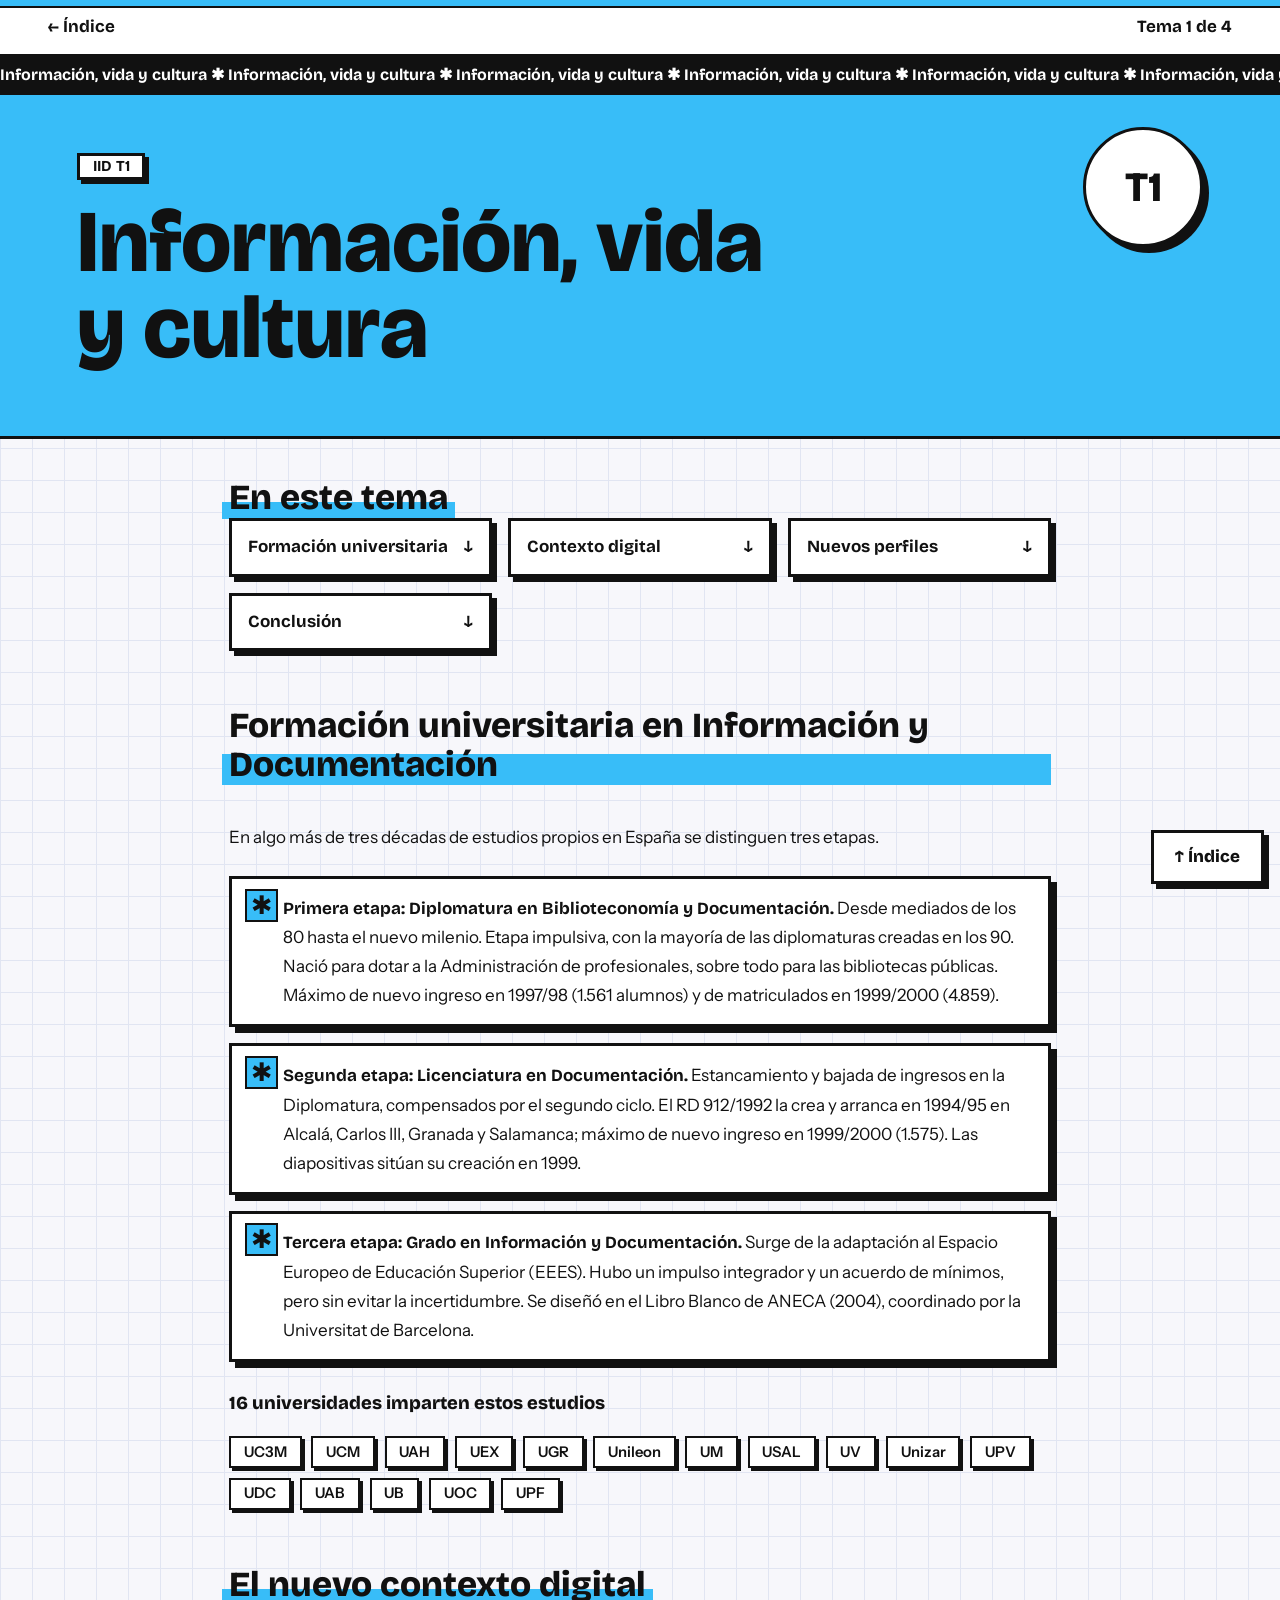
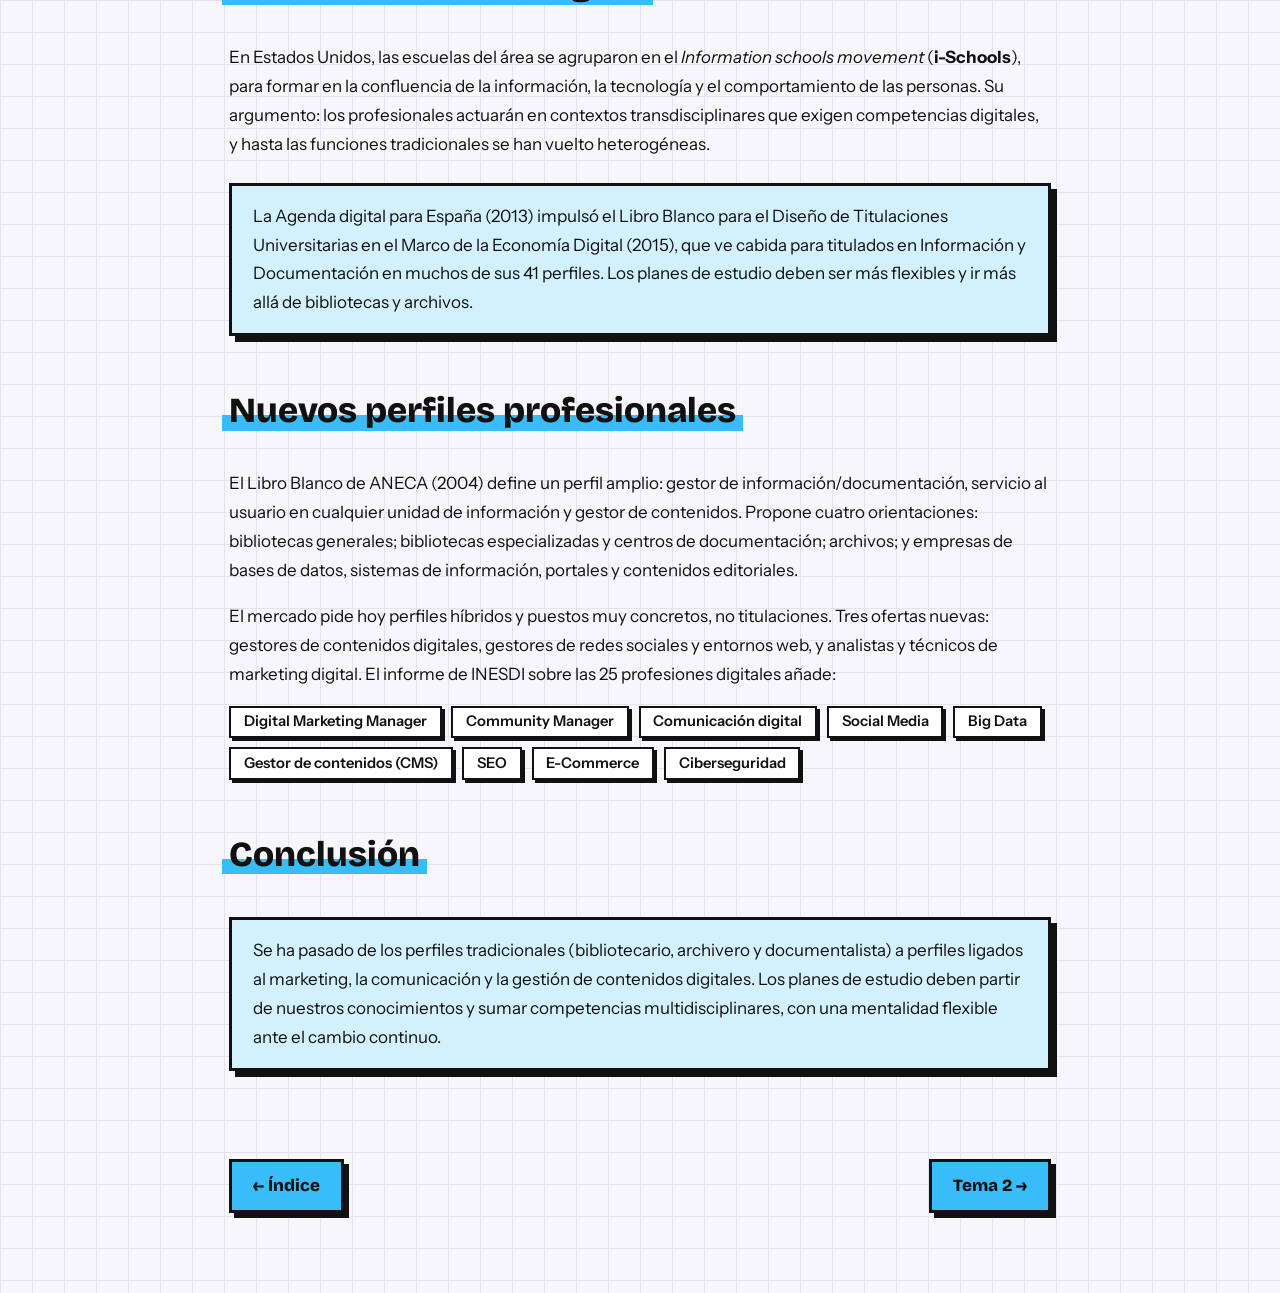
==== commit e05f08f9: "update nuevo" ====
--- a/tema1.html
+++ b/tema1.html
@@ -81,7 +81,7 @@
 @media(max-width:800px){.flow{grid-template-columns:1fr}.flow>div:not(:last-child)::after{content:"⬇";right:50%;top:auto;bottom:-2.3rem}.sticker{width:4.5rem;height:4.5rem;font-size:1.6rem}}
 @media(prefers-reduced-motion:reduce){*,*::before,*::after{animation:none!important;transition:none!important}}
 </style><title>Tema 1 · Información, vida y cultura</title></head><body style="--c:#38BDF8"><div class="prog"></div>
-<div class="cab"><a href="index.html">← Índice</a><span>Tema 1 de 3</span></div>
+<div class="cab"><a href="index.html">← Índice</a><span>Tema 1 de 4</span></div>
 <div class="marquee" aria-hidden="true"><div>Información, vida y cultura ✱ Información, vida y cultura ✱ Información, vida y cultura ✱ Información, vida y cultura ✱ Información, vida y cultura ✱ Información, vida y cultura ✱ Información, vida y cultura ✱ Información, vida y cultura ✱ </div></div>
 <header class="portada"><span class="tag">IID T1</span><h1>Información, vida y cultura</h1><div class="sticker" aria-hidden="true">T1</div></header>
 <main id="top"><div class="indice" id="indice"><h2>En este tema</h2><nav aria-label="Secciones"><a href="#formacion">Formación universitaria<span>↓</span></a><a href="#digital">Contexto digital<span>↓</span></a><a href="#perfiles">Nuevos perfiles<span>↓</span></a><a href="#conclusion">Conclusión<span>↓</span></a></nav></div><article>
